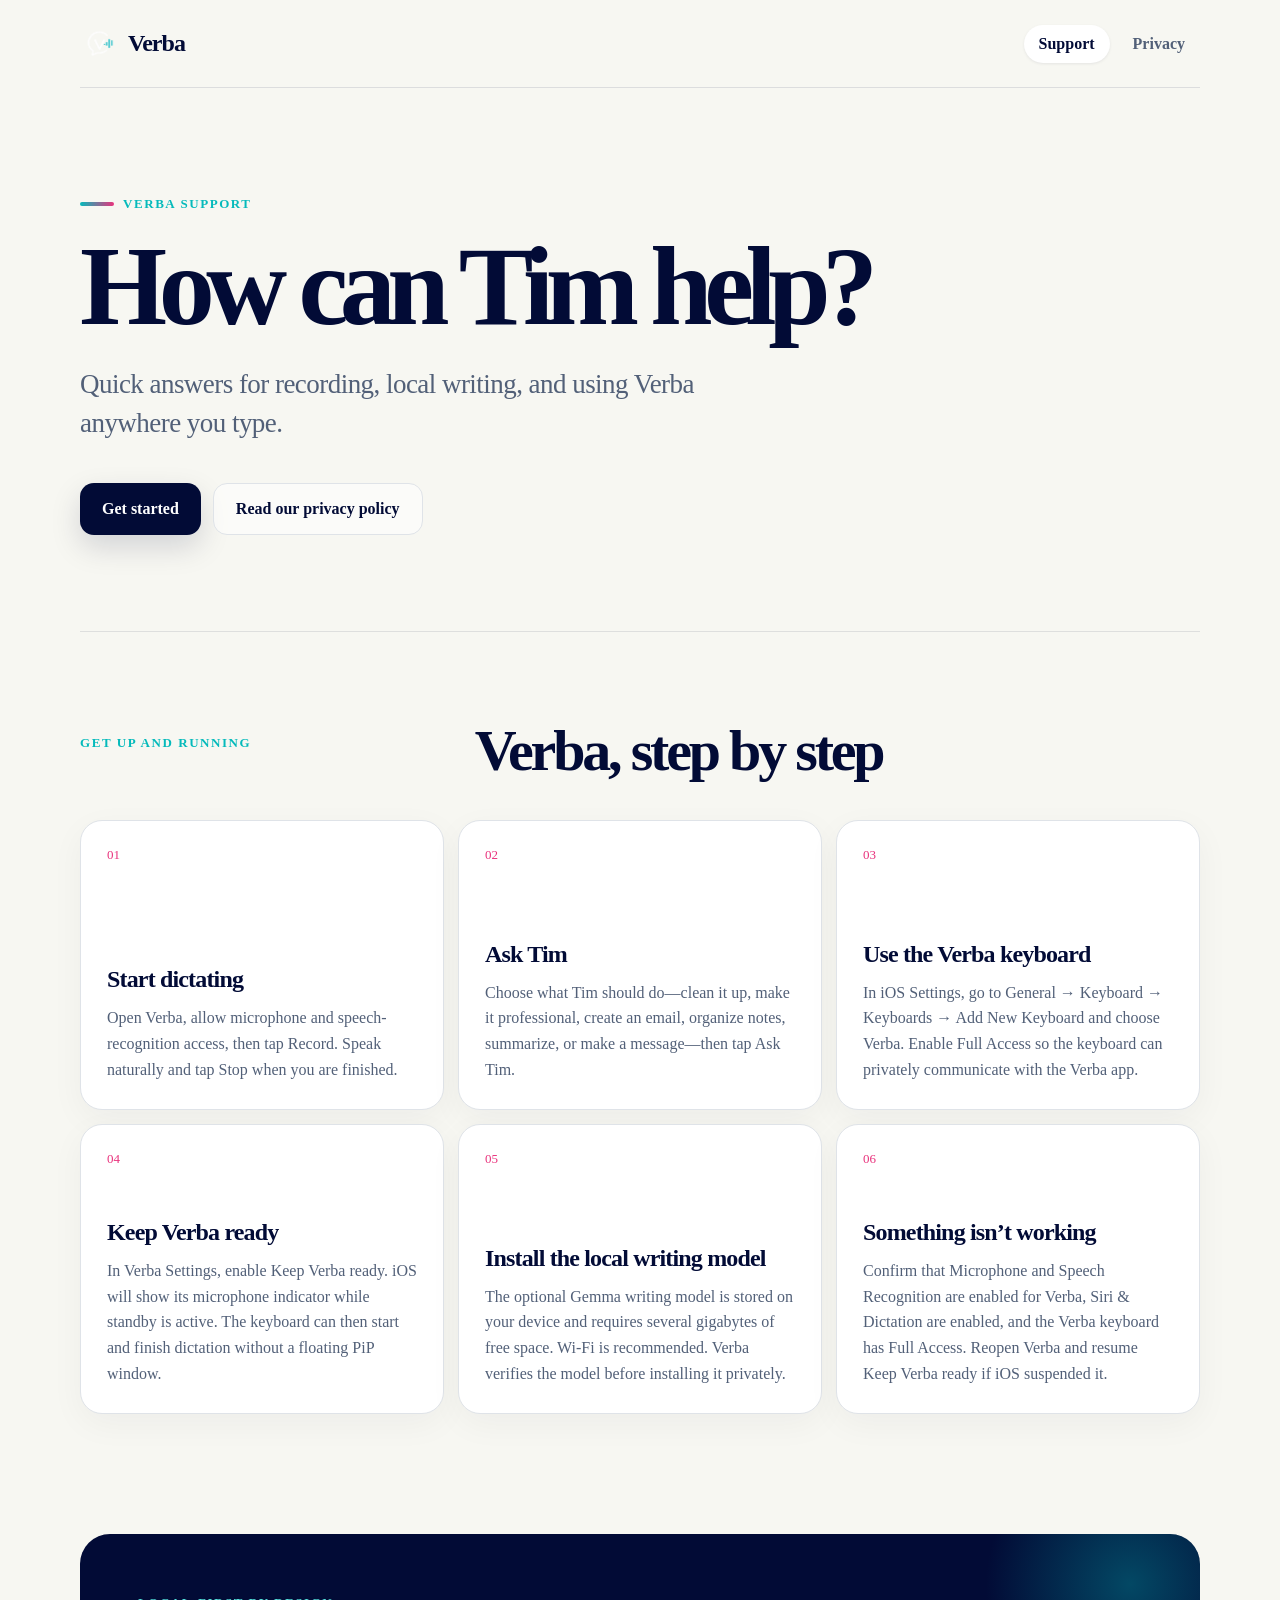
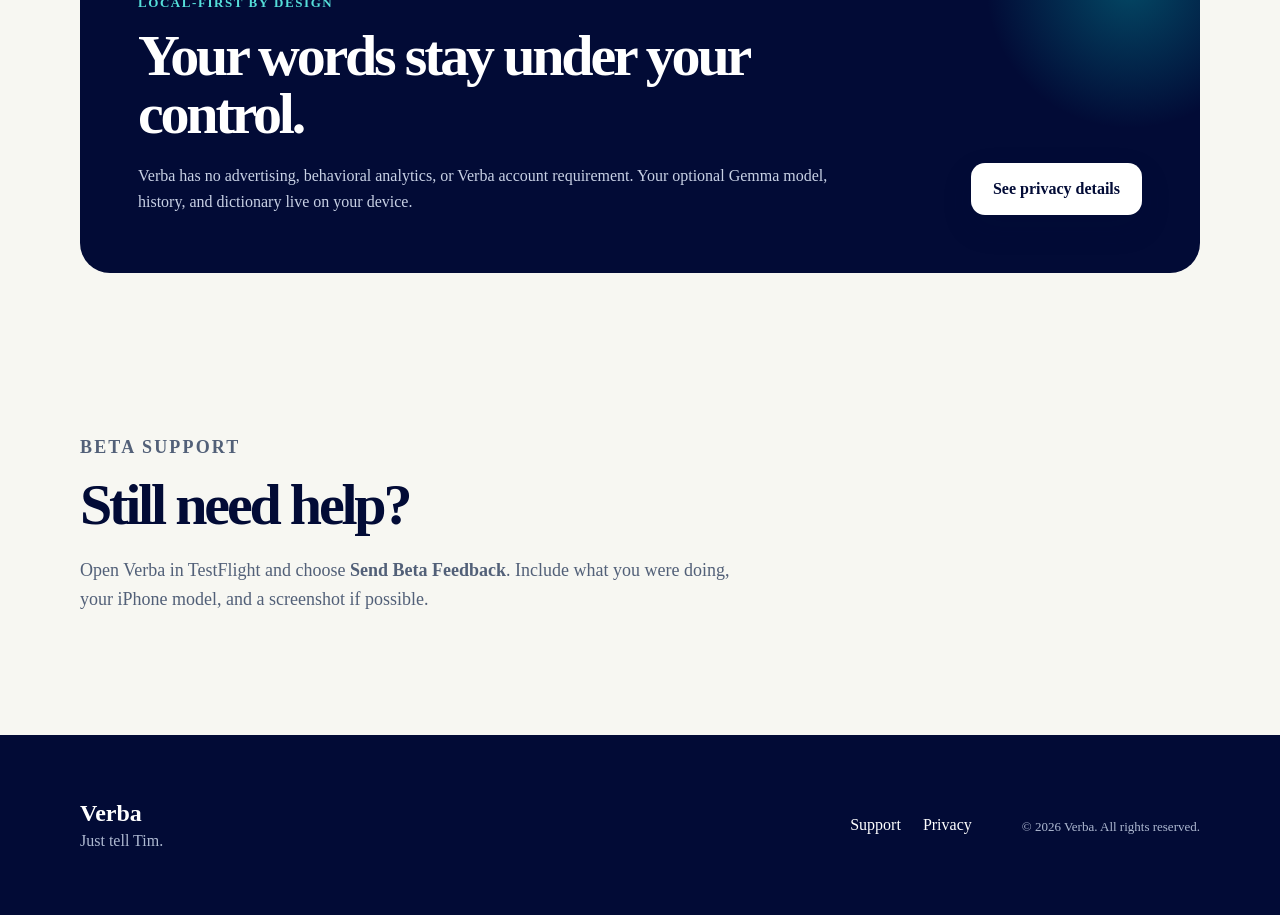
==== index.html @ 2503d1d3 "Publish Verba support and privacy pages" ====
<!doctype html>
<html lang="en">
<head>
  <meta charset="utf-8">
  <meta name="viewport" content="width=device-width, initial-scale=1">
  <meta name="description" content="Support for Verba, the private, local-first voice-powered writing assistant.">
  <title>Verba Support</title>
  <link rel="stylesheet" href="styles.css">
</head>
<body>
  <header class="site-header shell">
    <a class="brand" href="./" aria-label="Verba support home"><img src="verba-mark.png" alt=""><span>Verba</span></a>
    <nav aria-label="Primary navigation"><a class="active" href="./">Support</a><a href="privacy/">Privacy</a></nav>
  </header>
  <main>
    <section class="hero shell">
      <div class="eyebrow"><span></span> Verba Support</div>
      <h1>How can Tim help?</h1>
      <p class="lede">Quick answers for recording, local writing, and using Verba anywhere you type.</p>
      <div class="hero-actions"><a class="primary-button" href="#getting-started">Get started</a><a class="secondary-button" href="privacy/">Read our privacy policy</a></div>
    </section>
    <section class="shell section" id="getting-started">
      <div class="section-heading"><p class="kicker">Get up and running</p><h2>Verba, step by step</h2></div>
      <div class="topic-grid">
        <article class="topic-card"><span class="topic-number">01</span><h3>Start dictating</h3><p>Open Verba, allow microphone and speech-recognition access, then tap Record. Speak naturally and tap Stop when you are finished.</p></article>
        <article class="topic-card"><span class="topic-number">02</span><h3>Ask Tim</h3><p>Choose what Tim should do—clean it up, make it professional, create an email, organize notes, summarize, or make a message—then tap Ask Tim.</p></article>
        <article class="topic-card"><span class="topic-number">03</span><h3>Use the Verba keyboard</h3><p>In iOS Settings, go to General → Keyboard → Keyboards → Add New Keyboard and choose Verba. Enable Full Access so the keyboard can privately communicate with the Verba app.</p></article>
        <article class="topic-card"><span class="topic-number">04</span><h3>Keep Verba ready</h3><p>In Verba Settings, enable Keep Verba ready. iOS will show its microphone indicator while standby is active. The keyboard can then start and finish dictation without a floating PiP window.</p></article>
        <article class="topic-card"><span class="topic-number">05</span><h3>Install the local writing model</h3><p>The optional Gemma writing model is stored on your device and requires several gigabytes of free space. Wi-Fi is recommended. Verba verifies the model before installing it privately.</p></article>
        <article class="topic-card"><span class="topic-number">06</span><h3>Something isn’t working</h3><p>Confirm that Microphone and Speech Recognition are enabled for Verba, Siri &amp; Dictation are enabled, and the Verba keyboard has Full Access. Reopen Verba and resume Keep Verba ready if iOS suspended it.</p></article>
      </div>
    </section>
    <section class="privacy-callout shell"><div><p class="kicker">Local-first by design</p><h2>Your words stay under your control.</h2><p>Verba has no advertising, behavioral analytics, or Verba account requirement. Your optional Gemma model, history, and dictionary live on your device.</p></div><a class="primary-button" href="privacy/">See privacy details</a></section>
    <section class="shell contact-section"><div><p class="kicker">Beta support</p><h2>Still need help?</h2><p>Open Verba in TestFlight and choose <strong>Send Beta Feedback</strong>. Include what you were doing, your iPhone model, and a screenshot if possible.</p></div></section>
  </main>
  <footer><div class="shell footer-inner"><div><strong>Verba</strong><p>Just tell Tim.</p></div><div class="footer-links"><a href="./">Support</a><a href="privacy/">Privacy</a></div><p class="copyright">© 2026 Verba. All rights reserved.</p></div></footer>
</body>
</html>
---- styles.css ----
:root {
  --navy: #020b36;
  --navy-soft: #0a1748;
  --teal: #05babb;
  --pink: #e9337d;
  --paper: #f7f7f2;
  --white: #ffffff;
  --ink-muted: #526078;
  --line: #dfe3e8;
}

* { box-sizing: border-box; }
html { scroll-behavior: smooth; }
body { margin: 0; color: var(--navy); background: var(--paper); font-family: var(--font-geist-sans), system-ui, sans-serif; }
a { color: inherit; text-decoration: none; }
.shell { width: min(1120px, calc(100% - 40px)); margin-inline: auto; }

.site-header { height: 88px; display: flex; align-items: center; justify-content: space-between; border-bottom: 1px solid rgba(2,11,54,.11); }
.brand { display: flex; align-items: center; gap: 10px; font-size: 24px; font-weight: 720; letter-spacing: -.04em; }
.brand img { width: 38px; height: 38px; object-fit: contain; }
nav { display: flex; align-items: center; gap: 8px; }
nav a { color: var(--ink-muted); padding: 10px 15px; border-radius: 999px; font-weight: 600; }
nav a:hover, nav a.active { color: var(--navy); background: var(--white); box-shadow: 0 1px 3px rgba(2,11,54,.08); }

.hero, .policy-hero { padding: 108px 0 96px; }
.eyebrow, .kicker { color: var(--teal); font-size: 13px; font-weight: 760; letter-spacing: .12em; text-transform: uppercase; }
.eyebrow { display: flex; align-items: center; gap: 9px; }
.eyebrow span { width: 34px; height: 4px; border-radius: 4px; background: linear-gradient(90deg,var(--teal),var(--pink)); }
h1 { max-width: 880px; margin: 24px 0 22px; font-size: clamp(56px, 9vw, 112px); line-height: .91; letter-spacing: -.075em; font-weight: 700; }
.lede { max-width: 680px; color: var(--ink-muted); font-size: clamp(19px, 2.4vw, 27px); line-height: 1.45; letter-spacing: -.02em; }
.hero-actions { display: flex; gap: 12px; margin-top: 40px; flex-wrap: wrap; }
.primary-button, .secondary-button { display: inline-flex; justify-content: center; align-items: center; min-height: 52px; padding: 0 22px; border-radius: 14px; font-weight: 680; }
.primary-button { color: white; background: var(--navy); box-shadow: 0 12px 30px rgba(2,11,54,.15); }
.primary-button:hover { background: var(--navy-soft); transform: translateY(-1px); }
.secondary-button { border: 1px solid var(--line); background: rgba(255,255,255,.55); }

.section { padding: 90px 0; border-top: 1px solid rgba(2,11,54,.1); }
.section-heading { display: grid; grid-template-columns: 1fr 2fr; gap: 32px; margin-bottom: 40px; }
h2 { margin: 0; font-size: clamp(34px, 5vw, 58px); line-height: 1; letter-spacing: -.055em; }
.topic-grid { display: grid; grid-template-columns: repeat(3,1fr); gap: 14px; }
.topic-card { min-height: 290px; display: flex; flex-direction: column; padding: 26px; border: 1px solid var(--line); border-radius: 22px; background: var(--white); box-shadow: 0 10px 34px rgba(2,11,54,.045); }
.topic-number { color: var(--pink); font-family: var(--font-geist-mono), monospace; font-size: 13px; }
.topic-card h3 { margin: auto 0 12px; font-size: 24px; letter-spacing: -.035em; }
.topic-card p, .privacy-callout p, .contact-section p { margin: 0; color: var(--ink-muted); line-height: 1.62; }

.privacy-callout { display: grid; grid-template-columns: 1fr auto; gap: 60px; align-items: end; margin-block: 30px 100px; padding: 58px; color: white; background: var(--navy); border-radius: 30px; overflow: hidden; position: relative; }
.privacy-callout::after { content: ""; position: absolute; right: -80px; top: -100px; width: 300px; height: 300px; border-radius: 50%; background: radial-gradient(circle, rgba(5,186,187,.35), transparent 68%); }
.privacy-callout .kicker { color: #55dfda; }
.privacy-callout h2 { margin: 14px 0 20px; max-width: 700px; }
.privacy-callout p { color: #c8d1e5; max-width: 710px; }
.privacy-callout .primary-button { color: var(--navy); background: white; z-index: 1; }

.contact-section { padding: 60px 0 120px; }
.contact-section h2 { margin: 14px 0 22px; }
.contact-section p { max-width: 680px; font-size: 18px; }

.policy-hero { padding-bottom: 80px; }
.policy-hero h1 { font-size: clamp(54px, 8vw, 96px); }
.policy-layout { display: grid; grid-template-columns: 270px 1fr; gap: 90px; padding-bottom: 120px; }
.policy-layout aside { position: sticky; top: 30px; align-self: start; color: var(--ink-muted); line-height: 1.55; }
.policy-layout aside a { display: inline-block; margin-top: 14px; color: var(--teal); font-weight: 700; }
.policy-content { border-top: 1px solid var(--line); }
.policy-content > section { display: grid; grid-template-columns: 46px 1fr; gap: 12px; padding: 38px 0; border-bottom: 1px solid var(--line); }
.policy-content > section > span { color: var(--pink); font: 13px var(--font-geist-mono), monospace; padding-top: 7px; }
.policy-content h2 { font-size: 30px; letter-spacing: -.04em; }
.policy-content p { color: var(--ink-muted); line-height: 1.72; font-size: 16px; }

footer { color: white; background: var(--navy); }
.footer-inner { min-height: 180px; display: grid; grid-template-columns: 1fr auto auto; align-items: center; gap: 50px; }
.footer-inner strong { font-size: 24px; }
.footer-inner p { margin: 5px 0 0; color: #aeb9d1; }
.footer-links { display: flex; gap: 22px; }
.copyright { font-size: 13px; }

@media (max-width: 800px) {
  .hero, .policy-hero { padding: 72px 0 68px; }
  .section-heading, .policy-layout { grid-template-columns: 1fr; gap: 25px; }
  .topic-grid { grid-template-columns: 1fr; }
  .topic-card { min-height: 240px; }
  .privacy-callout { grid-template-columns: 1fr; padding: 36px 26px; gap: 30px; }
  .policy-layout aside { position: static; }
  .footer-inner { grid-template-columns: 1fr; padding: 44px 0; gap: 25px; }
}

@media (max-width: 520px) {
  .shell { width: min(100% - 28px, 1120px); }
  .site-header { height: 74px; }
  .brand { font-size: 21px; }
  .brand img { width: 32px; height: 32px; }
  nav a { padding: 8px 10px; font-size: 14px; }
  h1 { font-size: 55px; }
  .hero-actions a { width: 100%; }
}
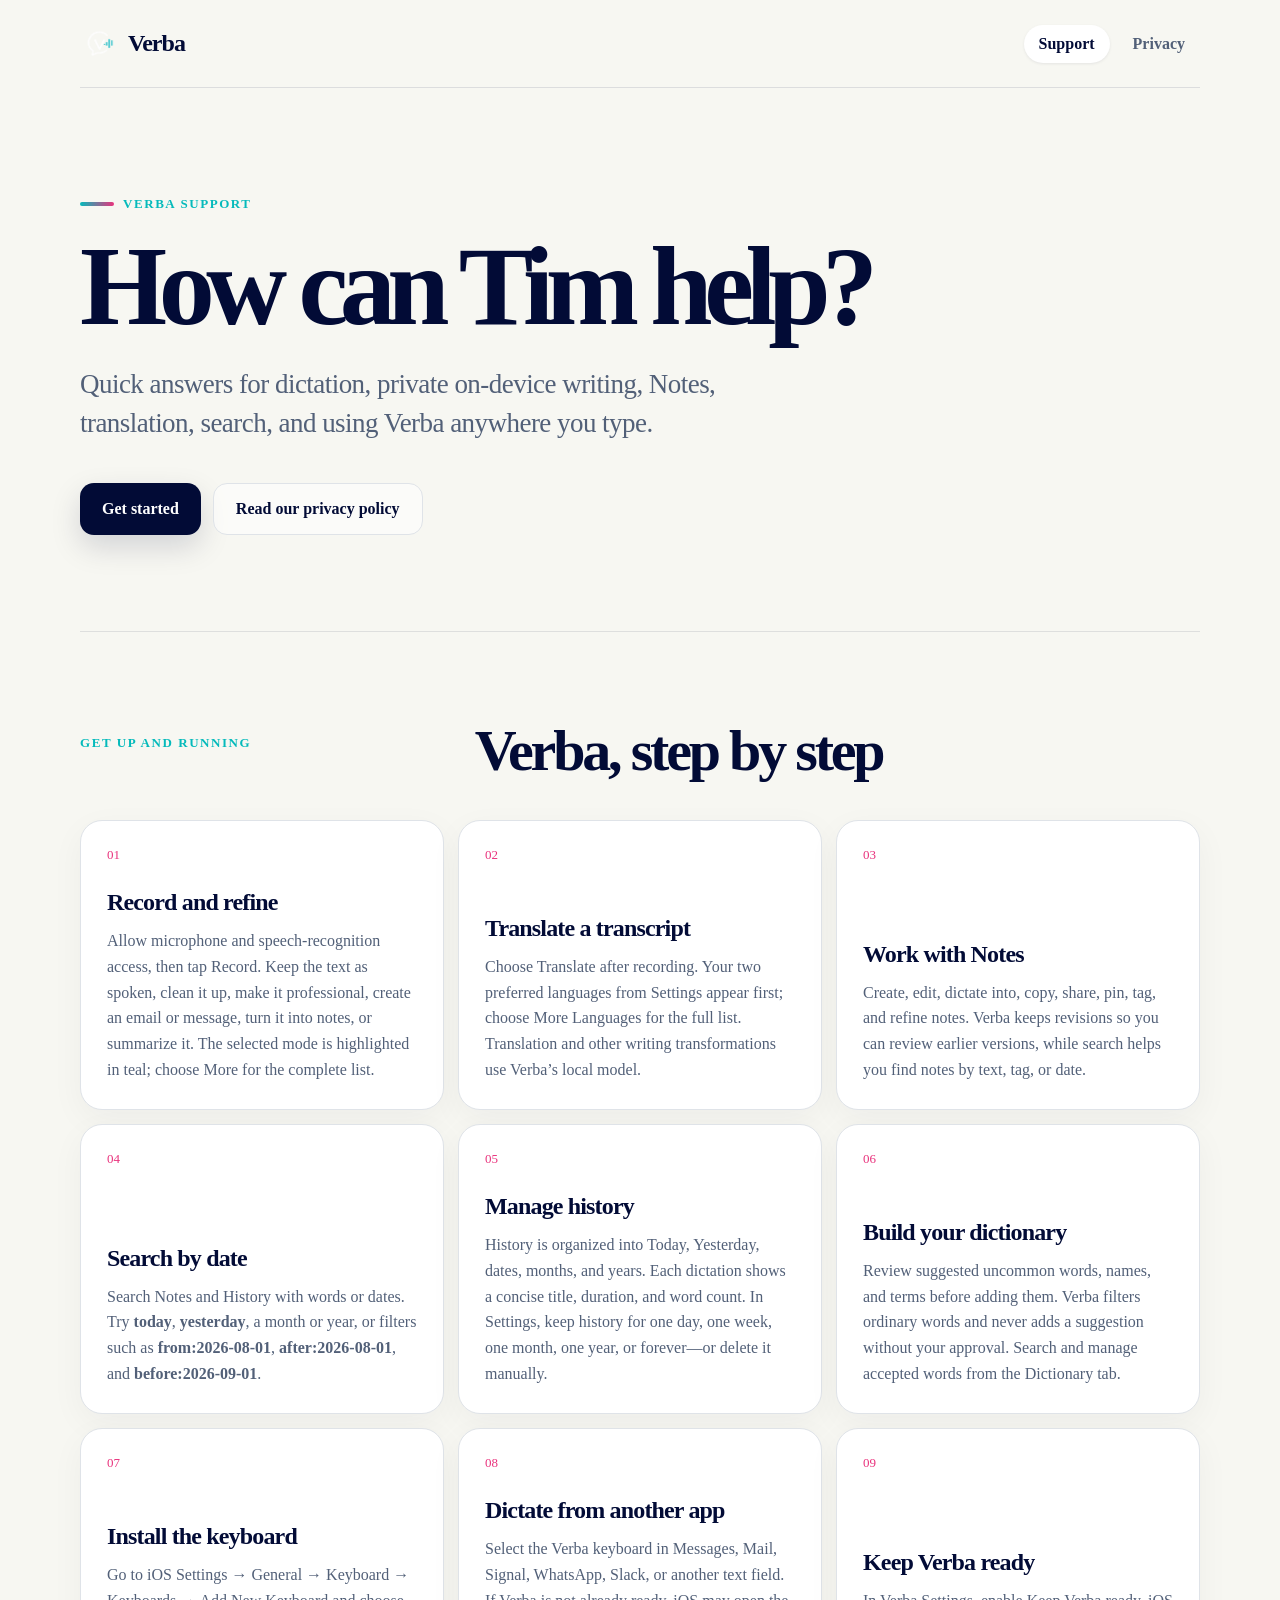
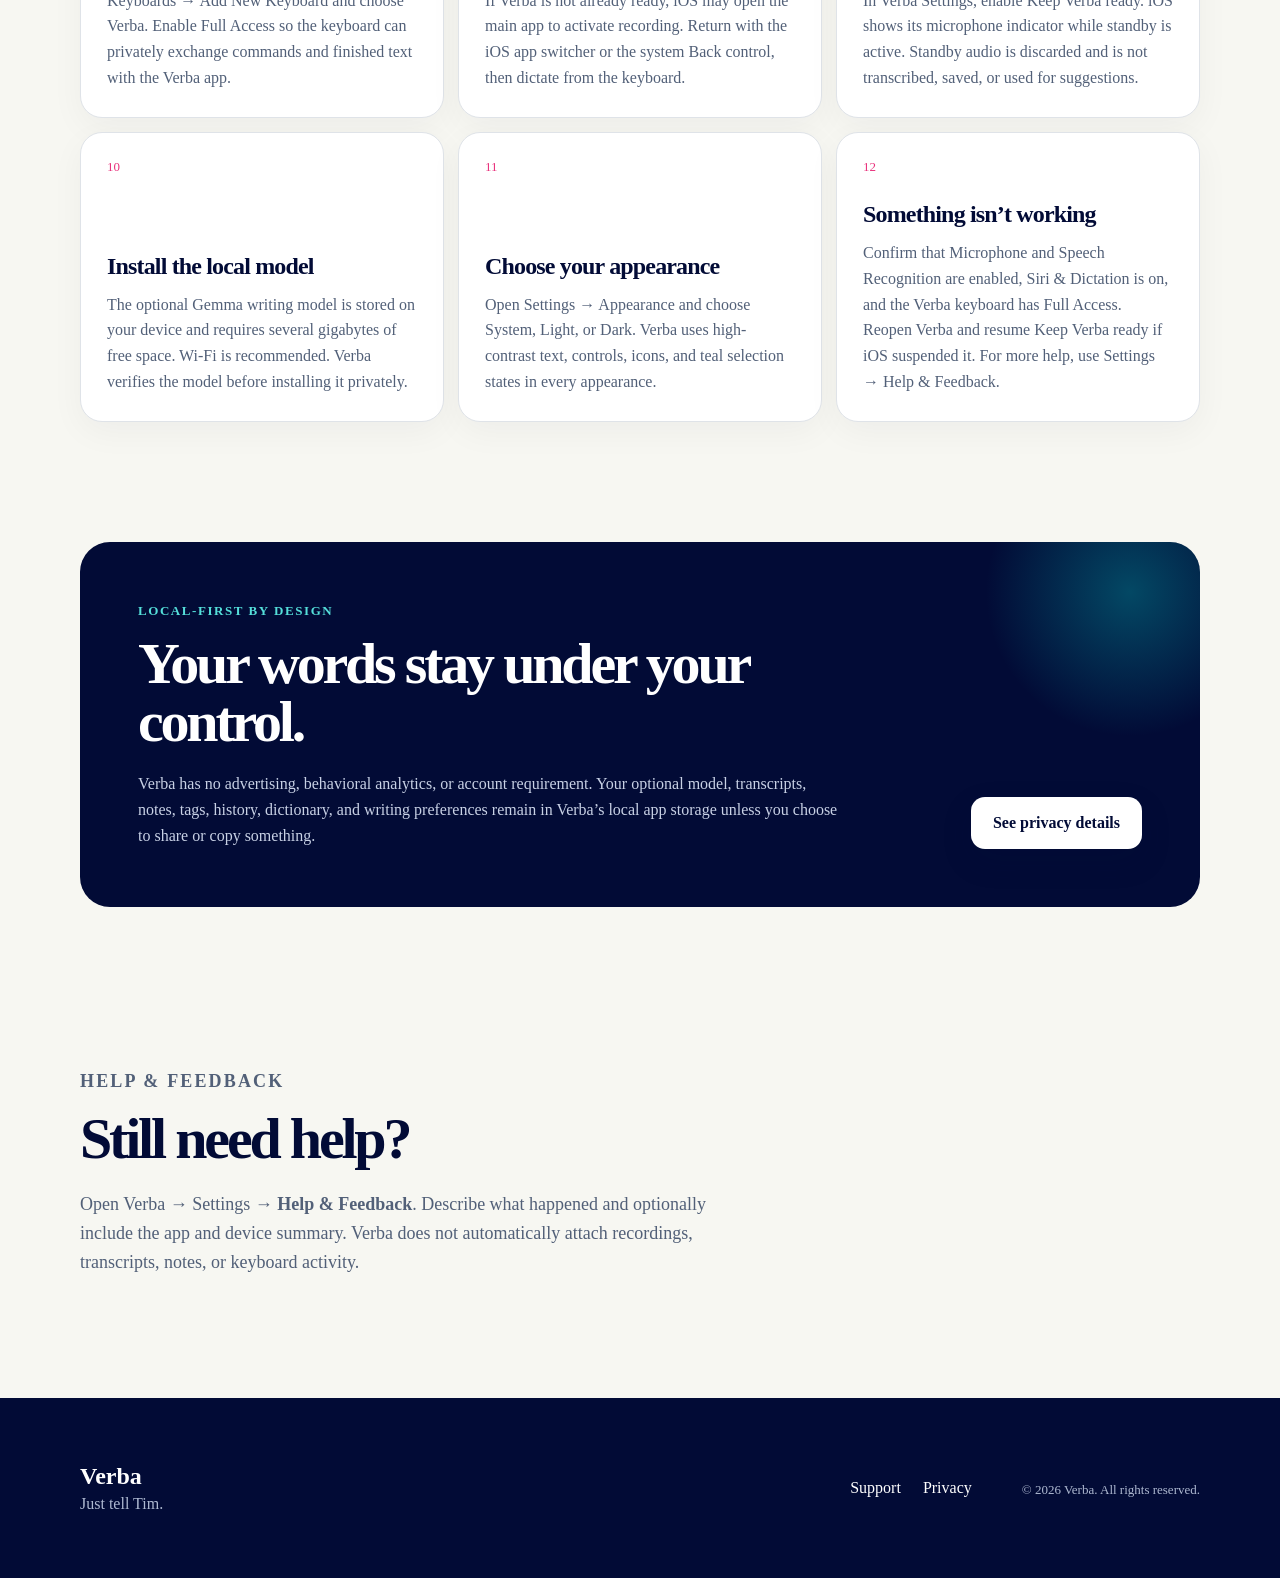
==== commit 5c6b08fd: "Update Verba support and privacy pages" ====
--- a/index.html
+++ b/index.html
@@ -3,7 +3,7 @@
 <head>
   <meta charset="utf-8">
   <meta name="viewport" content="width=device-width, initial-scale=1">
-  <meta name="description" content="Support for Verba, the private, local-first voice-powered writing assistant.">
+  <meta name="description" content="Support for Verba, the private, local-first dictation, writing, notes, and translation app for iPhone.">
   <title>Verba Support</title>
   <link rel="stylesheet" href="styles.css">
 </head>
@@ -16,22 +16,28 @@
     <section class="hero shell">
       <div class="eyebrow"><span></span> Verba Support</div>
       <h1>How can Tim help?</h1>
-      <p class="lede">Quick answers for recording, local writing, and using Verba anywhere you type.</p>
+      <p class="lede">Quick answers for dictation, private on-device writing, Notes, translation, search, and using Verba anywhere you type.</p>
       <div class="hero-actions"><a class="primary-button" href="#getting-started">Get started</a><a class="secondary-button" href="privacy/">Read our privacy policy</a></div>
     </section>
     <section class="shell section" id="getting-started">
       <div class="section-heading"><p class="kicker">Get up and running</p><h2>Verba, step by step</h2></div>
       <div class="topic-grid">
-        <article class="topic-card"><span class="topic-number">01</span><h3>Start dictating</h3><p>Open Verba, allow microphone and speech-recognition access, then tap Record. Speak naturally and tap Stop when you are finished.</p></article>
-        <article class="topic-card"><span class="topic-number">02</span><h3>Ask Tim</h3><p>Choose what Tim should do—clean it up, make it professional, create an email, organize notes, summarize, or make a message—then tap Ask Tim.</p></article>
-        <article class="topic-card"><span class="topic-number">03</span><h3>Use the Verba keyboard</h3><p>In iOS Settings, go to General → Keyboard → Keyboards → Add New Keyboard and choose Verba. Enable Full Access so the keyboard can privately communicate with the Verba app.</p></article>
-        <article class="topic-card"><span class="topic-number">04</span><h3>Keep Verba ready</h3><p>In Verba Settings, enable Keep Verba ready. iOS will show its microphone indicator while standby is active. The keyboard can then start and finish dictation without a floating PiP window.</p></article>
-        <article class="topic-card"><span class="topic-number">05</span><h3>Install the local writing model</h3><p>The optional Gemma writing model is stored on your device and requires several gigabytes of free space. Wi-Fi is recommended. Verba verifies the model before installing it privately.</p></article>
-        <article class="topic-card"><span class="topic-number">06</span><h3>Something isn’t working</h3><p>Confirm that Microphone and Speech Recognition are enabled for Verba, Siri &amp; Dictation are enabled, and the Verba keyboard has Full Access. Reopen Verba and resume Keep Verba ready if iOS suspended it.</p></article>
+        <article class="topic-card"><span class="topic-number">01</span><h3>Record and refine</h3><p>Allow microphone and speech-recognition access, then tap Record. Keep the text as spoken, clean it up, make it professional, create an email or message, turn it into notes, or summarize it. The selected mode is highlighted in teal; choose More for the complete list.</p></article>
+        <article class="topic-card"><span class="topic-number">02</span><h3>Translate a transcript</h3><p>Choose Translate after recording. Your two preferred languages from Settings appear first; choose More Languages for the full list. Translation and other writing transformations use Verba’s local model.</p></article>
+        <article class="topic-card"><span class="topic-number">03</span><h3>Work with Notes</h3><p>Create, edit, dictate into, copy, share, pin, tag, and refine notes. Verba keeps revisions so you can review earlier versions, while search helps you find notes by text, tag, or date.</p></article>
+        <article class="topic-card"><span class="topic-number">04</span><h3>Search by date</h3><p>Search Notes and History with words or dates. Try <strong>today</strong>, <strong>yesterday</strong>, a month or year, or filters such as <strong>from:2026-08-01</strong>, <strong>after:2026-08-01</strong>, and <strong>before:2026-09-01</strong>.</p></article>
+        <article class="topic-card"><span class="topic-number">05</span><h3>Manage history</h3><p>History is organized into Today, Yesterday, dates, months, and years. Each dictation shows a concise title, duration, and word count. In Settings, keep history for one day, one week, one month, one year, or forever—or delete it manually.</p></article>
+        <article class="topic-card"><span class="topic-number">06</span><h3>Build your dictionary</h3><p>Review suggested uncommon words, names, and terms before adding them. Verba filters ordinary words and never adds a suggestion without your approval. Search and manage accepted words from the Dictionary tab.</p></article>
+        <article class="topic-card"><span class="topic-number">07</span><h3>Install the keyboard</h3><p>Go to iOS Settings → General → Keyboard → Keyboards → Add New Keyboard and choose Verba. Enable Full Access so the keyboard can privately exchange commands and finished text with the Verba app.</p></article>
+        <article class="topic-card"><span class="topic-number">08</span><h3>Dictate from another app</h3><p>Select the Verba keyboard in Messages, Mail, Signal, WhatsApp, Slack, or another text field. If Verba is not already ready, iOS may open the main app to activate recording. Return with the iOS app switcher or the system Back control, then dictate from the keyboard.</p></article>
+        <article class="topic-card"><span class="topic-number">09</span><h3>Keep Verba ready</h3><p>In Verba Settings, enable Keep Verba ready. iOS shows its microphone indicator while standby is active. Standby audio is discarded and is not transcribed, saved, or used for suggestions.</p></article>
+        <article class="topic-card"><span class="topic-number">10</span><h3>Install the local model</h3><p>The optional Gemma writing model is stored on your device and requires several gigabytes of free space. Wi-Fi is recommended. Verba verifies the model before installing it privately.</p></article>
+        <article class="topic-card"><span class="topic-number">11</span><h3>Choose your appearance</h3><p>Open Settings → Appearance and choose System, Light, or Dark. Verba uses high-contrast text, controls, icons, and teal selection states in every appearance.</p></article>
+        <article class="topic-card"><span class="topic-number">12</span><h3>Something isn’t working</h3><p>Confirm that Microphone and Speech Recognition are enabled, Siri &amp; Dictation is on, and the Verba keyboard has Full Access. Reopen Verba and resume Keep Verba ready if iOS suspended it. For more help, use Settings → Help &amp; Feedback.</p></article>
       </div>
     </section>
-    <section class="privacy-callout shell"><div><p class="kicker">Local-first by design</p><h2>Your words stay under your control.</h2><p>Verba has no advertising, behavioral analytics, or Verba account requirement. Your optional Gemma model, history, and dictionary live on your device.</p></div><a class="primary-button" href="privacy/">See privacy details</a></section>
-    <section class="shell contact-section"><div><p class="kicker">Beta support</p><h2>Still need help?</h2><p>Open Verba in TestFlight and choose <strong>Send Beta Feedback</strong>. Include what you were doing, your iPhone model, and a screenshot if possible.</p></div></section>
+    <section class="privacy-callout shell"><div><p class="kicker">Local-first by design</p><h2>Your words stay under your control.</h2><p>Verba has no advertising, behavioral analytics, or account requirement. Your optional model, transcripts, notes, tags, history, dictionary, and writing preferences remain in Verba’s local app storage unless you choose to share or copy something.</p></div><a class="primary-button" href="privacy/">See privacy details</a></section>
+    <section class="shell contact-section"><div><p class="kicker">Help &amp; feedback</p><h2>Still need help?</h2><p>Open Verba → Settings → <strong>Help &amp; Feedback</strong>. Describe what happened and optionally include the app and device summary. Verba does not automatically attach recordings, transcripts, notes, or keyboard activity.</p></div></section>
   </main>
   <footer><div class="shell footer-inner"><div><strong>Verba</strong><p>Just tell Tim.</p></div><div class="footer-links"><a href="./">Support</a><a href="privacy/">Privacy</a></div><p class="copyright">© 2026 Verba. All rights reserved.</p></div></footer>
 </body>
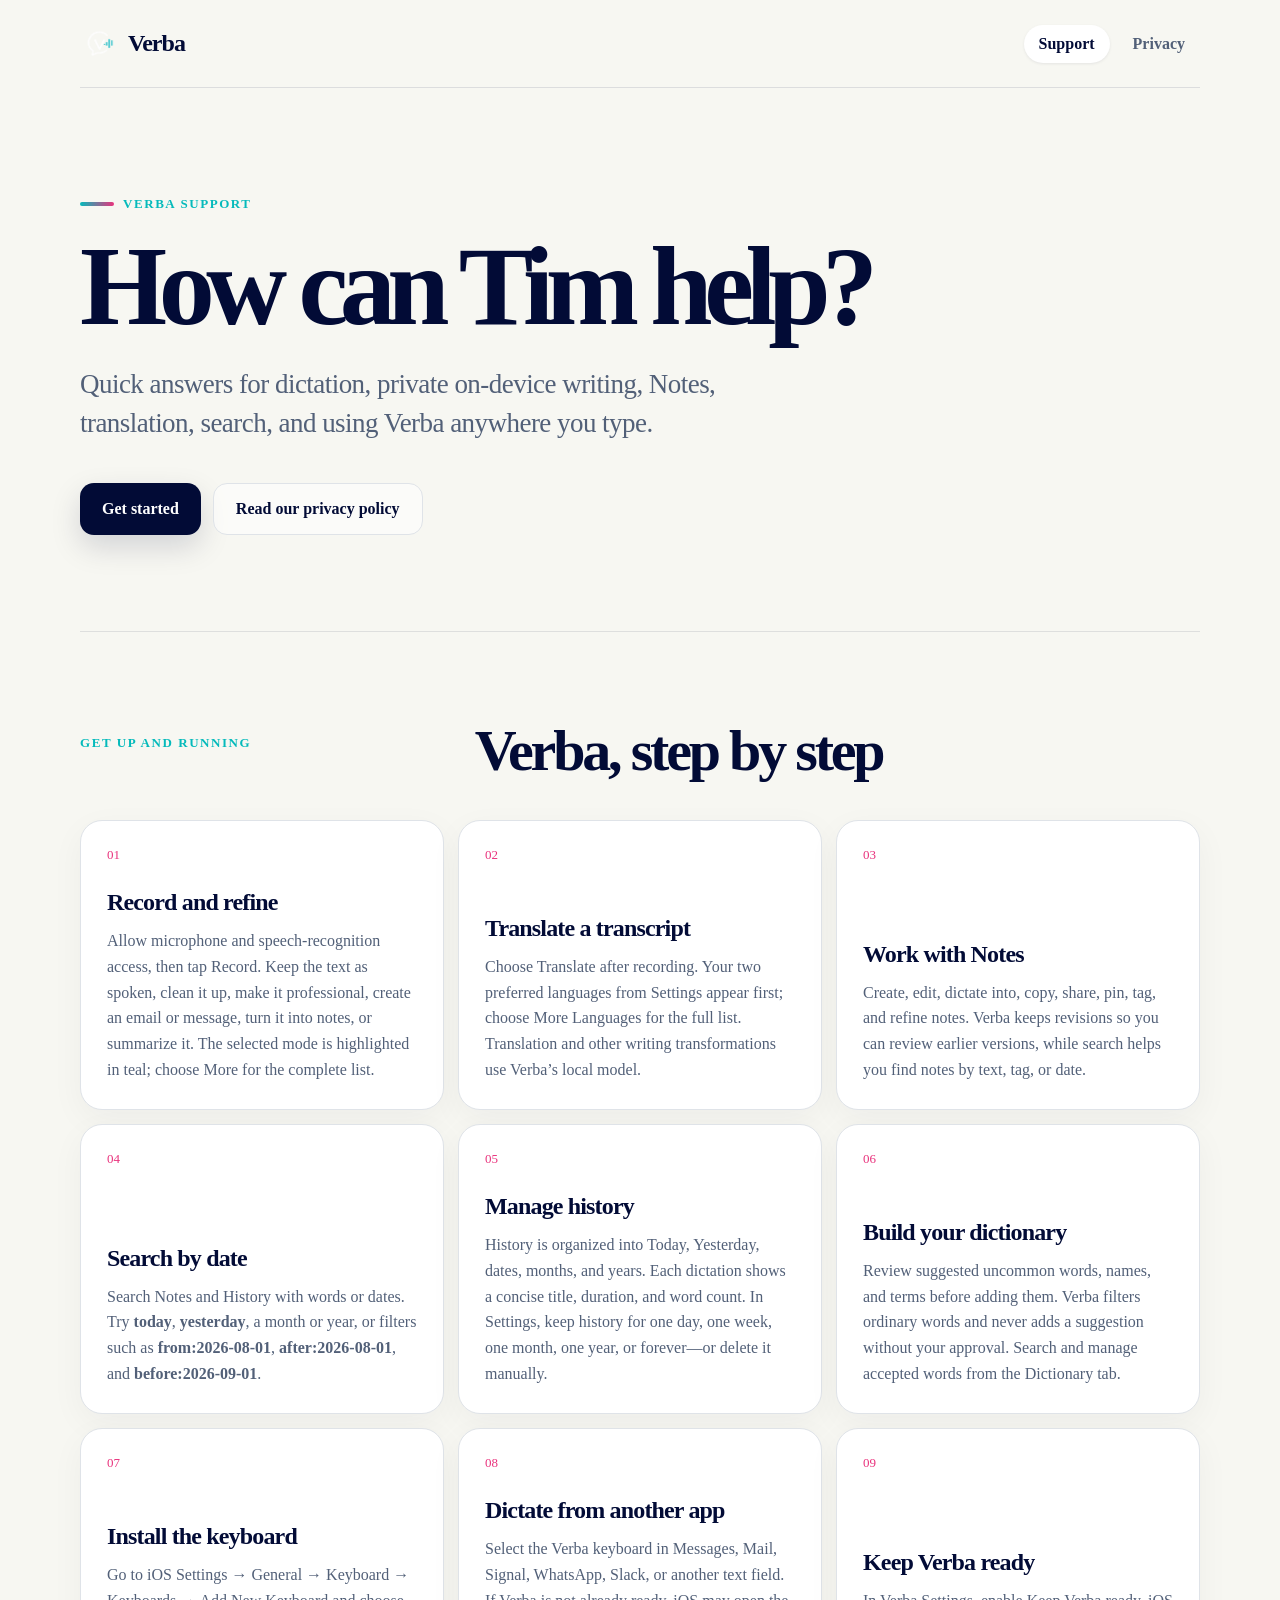
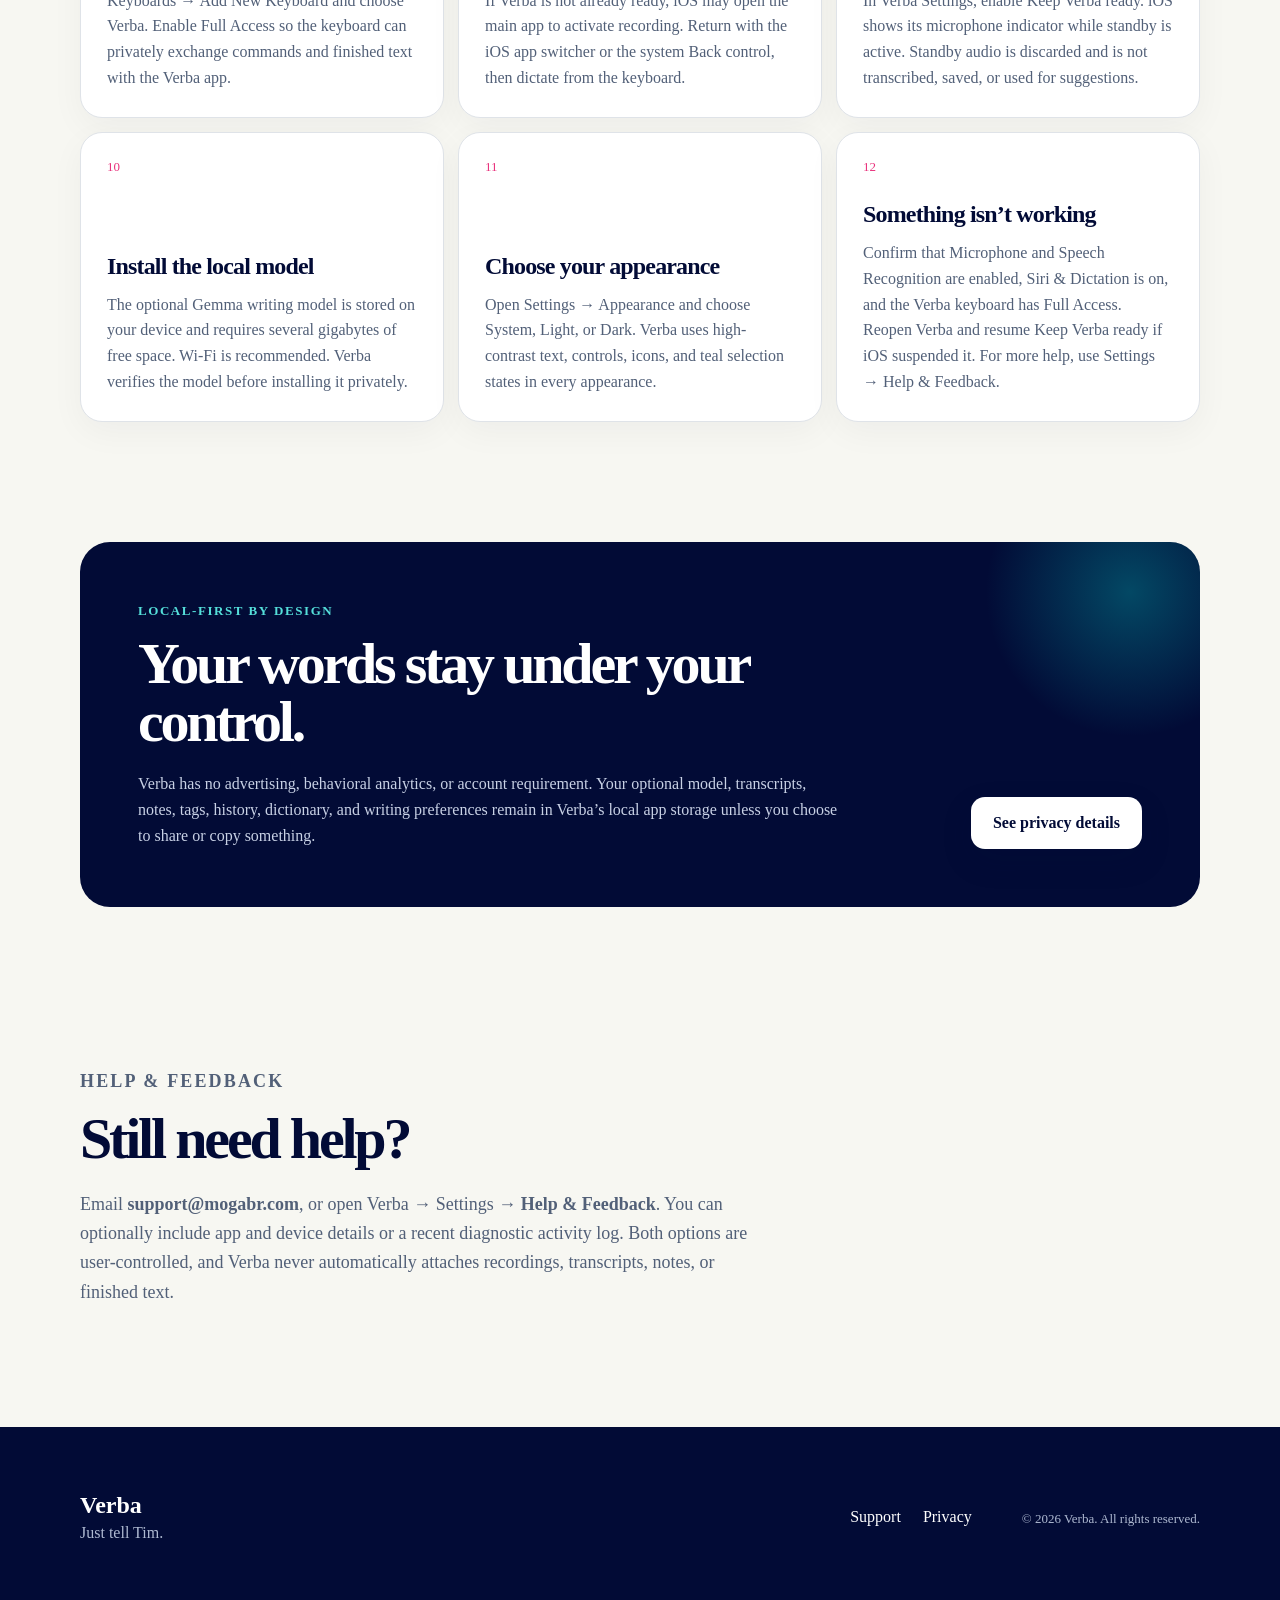
==== commit d61f0066: "Add Verba support contact and log disclosure" ====
--- a/index.html
+++ b/index.html
@@ -37,7 +37,7 @@
       </div>
     </section>
     <section class="privacy-callout shell"><div><p class="kicker">Local-first by design</p><h2>Your words stay under your control.</h2><p>Verba has no advertising, behavioral analytics, or account requirement. Your optional model, transcripts, notes, tags, history, dictionary, and writing preferences remain in Verba’s local app storage unless you choose to share or copy something.</p></div><a class="primary-button" href="privacy/">See privacy details</a></section>
-    <section class="shell contact-section"><div><p class="kicker">Help &amp; feedback</p><h2>Still need help?</h2><p>Open Verba → Settings → <strong>Help &amp; Feedback</strong>. Describe what happened and optionally include the app and device summary. Verba does not automatically attach recordings, transcripts, notes, or keyboard activity.</p></div></section>
+    <section class="shell contact-section"><div><p class="kicker">Help &amp; feedback</p><h2>Still need help?</h2><p>Email <a href="mailto:support@mogabr.com"><strong>support@mogabr.com</strong></a>, or open Verba → Settings → <strong>Help &amp; Feedback</strong>. You can optionally include app and device details or a recent diagnostic activity log. Both options are user-controlled, and Verba never automatically attaches recordings, transcripts, notes, or finished text.</p></div></section>
   </main>
   <footer><div class="shell footer-inner"><div><strong>Verba</strong><p>Just tell Tim.</p></div><div class="footer-links"><a href="./">Support</a><a href="privacy/">Privacy</a></div><p class="copyright">© 2026 Verba. All rights reserved.</p></div></footer>
 </body>
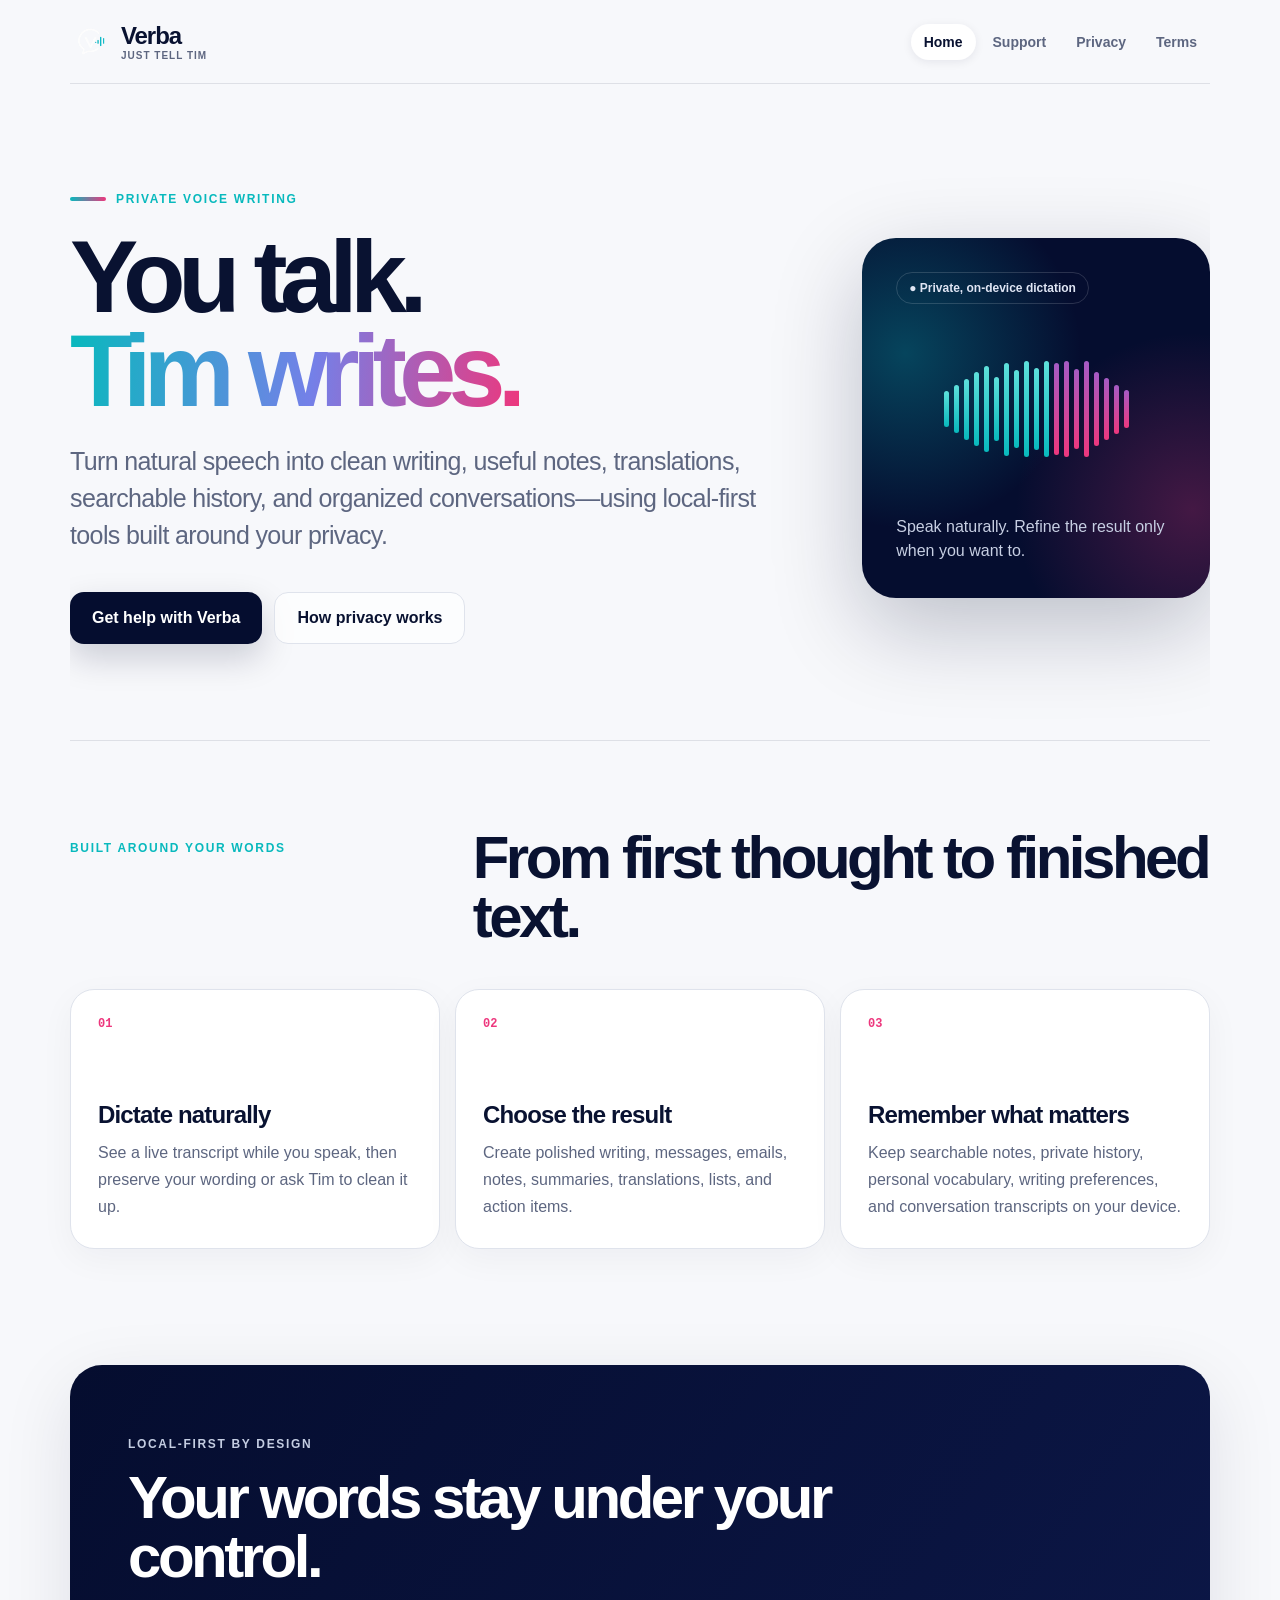
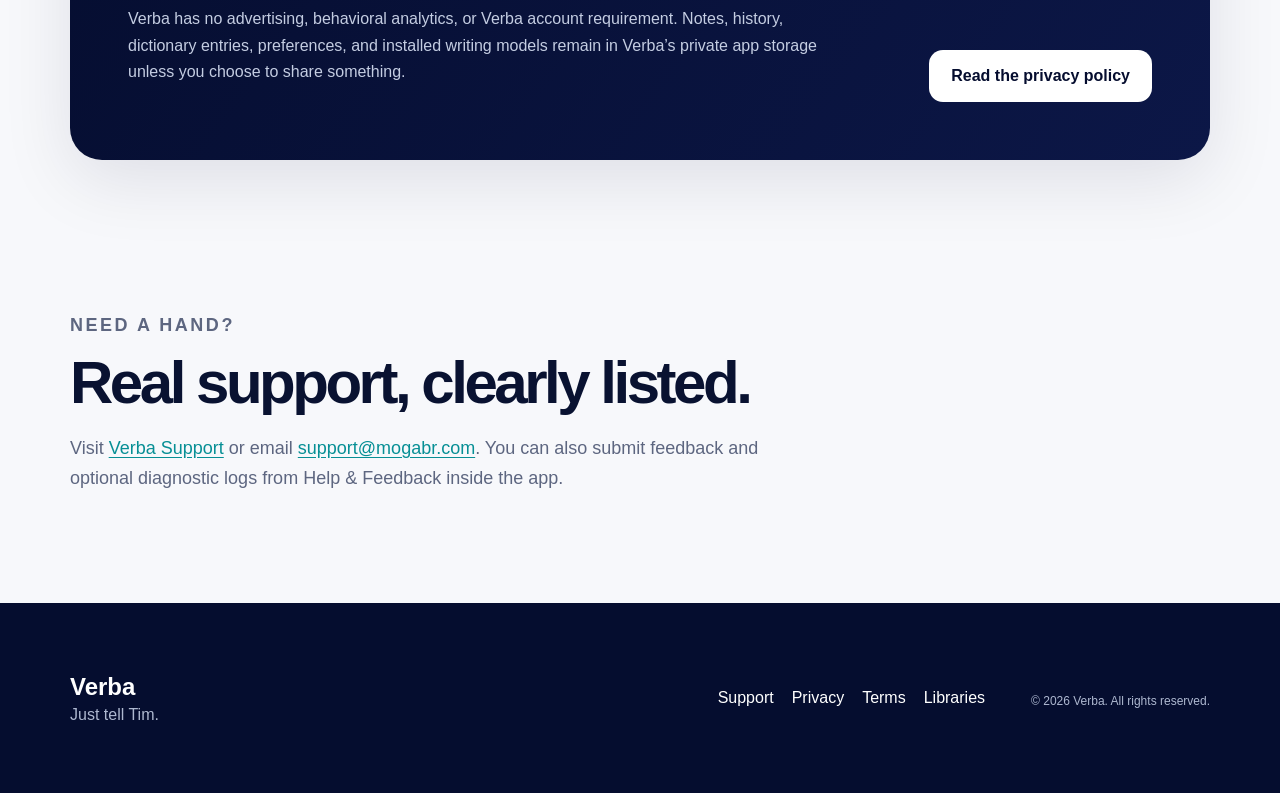
==== commit 79164079: "Publish redesigned Verba website" ====
--- a/index.html
+++ b/index.html
@@ -2,43 +2,45 @@
 <html lang="en">
 <head>
   <meta charset="utf-8">
-  <meta name="viewport" content="width=device-width, initial-scale=1">
-  <meta name="description" content="Support for Verba, the private, local-first dictation, writing, notes, and translation app for iPhone.">
-  <title>Verba Support</title>
+  <meta name="viewport" content="width=device-width,initial-scale=1">
+  <meta name="description" content="Verba: Just Tell Tim — private, local-first dictation and writing for iPhone and iPad.">
+  <meta name="theme-color" content="#050d2f">
+  <title>Verba — Just Tell Tim</title>
+  <link rel="icon" href="verba-mark.png">
   <link rel="stylesheet" href="styles.css">
 </head>
 <body>
   <header class="site-header shell">
-    <a class="brand" href="./" aria-label="Verba support home"><img src="verba-mark.png" alt=""><span>Verba</span></a>
-    <nav aria-label="Primary navigation"><a class="active" href="./">Support</a><a href="privacy/">Privacy</a></nav>
+    <a class="brand" href="./"><img src="verba-mark.png" alt=""><span>Verba<small>Just Tell Tim</small></span></a>
+    <nav aria-label="Primary navigation"><a class="active" href="./">Home</a><a href="support/">Support</a><a href="privacy/">Privacy</a><a href="terms/">Terms</a></nav>
   </header>
   <main>
     <section class="hero shell">
-      <div class="eyebrow"><span></span> Verba Support</div>
-      <h1>How can Tim help?</h1>
-      <p class="lede">Quick answers for dictation, private on-device writing, Notes, translation, search, and using Verba anywhere you type.</p>
-      <div class="hero-actions"><a class="primary-button" href="#getting-started">Get started</a><a class="secondary-button" href="privacy/">Read our privacy policy</a></div>
-    </section>
-    <section class="shell section" id="getting-started">
-      <div class="section-heading"><p class="kicker">Get up and running</p><h2>Verba, step by step</h2></div>
-      <div class="topic-grid">
-        <article class="topic-card"><span class="topic-number">01</span><h3>Record and refine</h3><p>Allow microphone and speech-recognition access, then tap Record. Keep the text as spoken, clean it up, make it professional, create an email or message, turn it into notes, or summarize it. The selected mode is highlighted in teal; choose More for the complete list.</p></article>
-        <article class="topic-card"><span class="topic-number">02</span><h3>Translate a transcript</h3><p>Choose Translate after recording. Your two preferred languages from Settings appear first; choose More Languages for the full list. Translation and other writing transformations use Verba’s local model.</p></article>
-        <article class="topic-card"><span class="topic-number">03</span><h3>Work with Notes</h3><p>Create, edit, dictate into, copy, share, pin, tag, and refine notes. Verba keeps revisions so you can review earlier versions, while search helps you find notes by text, tag, or date.</p></article>
-        <article class="topic-card"><span class="topic-number">04</span><h3>Search by date</h3><p>Search Notes and History with words or dates. Try <strong>today</strong>, <strong>yesterday</strong>, a month or year, or filters such as <strong>from:2026-08-01</strong>, <strong>after:2026-08-01</strong>, and <strong>before:2026-09-01</strong>.</p></article>
-        <article class="topic-card"><span class="topic-number">05</span><h3>Manage history</h3><p>History is organized into Today, Yesterday, dates, months, and years. Each dictation shows a concise title, duration, and word count. In Settings, keep history for one day, one week, one month, one year, or forever—or delete it manually.</p></article>
-        <article class="topic-card"><span class="topic-number">06</span><h3>Build your dictionary</h3><p>Review suggested uncommon words, names, and terms before adding them. Verba filters ordinary words and never adds a suggestion without your approval. Search and manage accepted words from the Dictionary tab.</p></article>
-        <article class="topic-card"><span class="topic-number">07</span><h3>Install the keyboard</h3><p>Go to iOS Settings → General → Keyboard → Keyboards → Add New Keyboard and choose Verba. Enable Full Access so the keyboard can privately exchange commands and finished text with the Verba app.</p></article>
-        <article class="topic-card"><span class="topic-number">08</span><h3>Dictate from another app</h3><p>Select the Verba keyboard in Messages, Mail, Signal, WhatsApp, Slack, or another text field. If Verba is not already ready, iOS may open the main app to activate recording. Return with the iOS app switcher or the system Back control, then dictate from the keyboard.</p></article>
-        <article class="topic-card"><span class="topic-number">09</span><h3>Keep Verba ready</h3><p>In Verba Settings, enable Keep Verba ready. iOS shows its microphone indicator while standby is active. Standby audio is discarded and is not transcribed, saved, or used for suggestions.</p></article>
-        <article class="topic-card"><span class="topic-number">10</span><h3>Install the local model</h3><p>The optional Gemma writing model is stored on your device and requires several gigabytes of free space. Wi-Fi is recommended. Verba verifies the model before installing it privately.</p></article>
-        <article class="topic-card"><span class="topic-number">11</span><h3>Choose your appearance</h3><p>Open Settings → Appearance and choose System, Light, or Dark. Verba uses high-contrast text, controls, icons, and teal selection states in every appearance.</p></article>
-        <article class="topic-card"><span class="topic-number">12</span><h3>Something isn’t working</h3><p>Confirm that Microphone and Speech Recognition are enabled, Siri &amp; Dictation is on, and the Verba keyboard has Full Access. Reopen Verba and resume Keep Verba ready if iOS suspended it. For more help, use Settings → Help &amp; Feedback.</p></article>
+      <div class="hero-grid">
+        <div>
+          <div class="eyebrow">Private voice writing</div>
+          <h1>You talk.<br><span class="gradient-text">Tim writes.</span></h1>
+          <p class="lede">Turn natural speech into clean writing, useful notes, translations, searchable history, and organized conversations—using local-first tools built around your privacy.</p>
+          <div class="actions"><a class="button primary" href="support/">Get help with Verba</a><a class="button secondary" href="privacy/">How privacy works</a></div>
+        </div>
+        <div class="wave-card" aria-label="Verba sound wave illustration">
+          <span class="privacy-pill">● Private, on-device dictation</span>
+          <div class="wave" aria-hidden="true"><i style="--h:18"></i><i style="--h:30"></i><i style="--h:43"></i><i style="--h:56"></i><i style="--h:68"></i><i style="--h:46"></i><i style="--h:75"></i><i style="--h:60"></i><i style="--h:86"></i><i style="--h:64"></i><i style="--h:94"></i><i style="--h:74"></i><i style="--h:88"></i><i style="--h:62"></i><i style="--h:78"></i><i style="--h:56"></i><i style="--h:44"></i><i style="--h:31"></i><i style="--h:20"></i></div>
+          <p>Speak naturally. Refine the result only when you want to.</p>
+        </div>
       </div>
     </section>
-    <section class="privacy-callout shell"><div><p class="kicker">Local-first by design</p><h2>Your words stay under your control.</h2><p>Verba has no advertising, behavioral analytics, or account requirement. Your optional model, transcripts, notes, tags, history, dictionary, and writing preferences remain in Verba’s local app storage unless you choose to share or copy something.</p></div><a class="primary-button" href="privacy/">See privacy details</a></section>
-    <section class="shell contact-section"><div><p class="kicker">Help &amp; feedback</p><h2>Still need help?</h2><p>Email <a href="mailto:support@mogabr.com"><strong>support@mogabr.com</strong></a>, or open Verba → Settings → <strong>Help &amp; Feedback</strong>. You can optionally include app and device details or a recent diagnostic activity log. Both options are user-controlled, and Verba never automatically attaches recordings, transcripts, notes, or finished text.</p></div></section>
+    <section class="section shell">
+      <div class="section-heading"><p class="kicker">Built around your words</p><h2>From first thought to finished text.</h2></div>
+      <div class="card-grid">
+        <article class="card"><span class="card-number">01</span><h3>Dictate naturally</h3><p>See a live transcript while you speak, then preserve your wording or ask Tim to clean it up.</p></article>
+        <article class="card"><span class="card-number">02</span><h3>Choose the result</h3><p>Create polished writing, messages, emails, notes, summaries, translations, lists, and action items.</p></article>
+        <article class="card"><span class="card-number">03</span><h3>Remember what matters</h3><p>Keep searchable notes, private history, personal vocabulary, writing preferences, and conversation transcripts on your device.</p></article>
+      </div>
+    </section>
+    <section class="callout shell"><div><p class="kicker">Local-first by design</p><h2>Your words stay under your control.</h2><p>Verba has no advertising, behavioral analytics, or Verba account requirement. Notes, history, dictionary entries, preferences, and installed writing models remain in Verba’s private app storage unless you choose to share something.</p></div><a class="button" href="privacy/">Read the privacy policy</a></section>
+    <section class="contact shell"><p class="kicker">Need a hand?</p><h2>Real support, clearly listed.</h2><p>Visit <a href="support/">Verba Support</a> or email <a href="mailto:support@mogabr.com">support@mogabr.com</a>. You can also submit feedback and optional diagnostic logs from Help &amp; Feedback inside the app.</p></section>
   </main>
-  <footer><div class="shell footer-inner"><div><strong>Verba</strong><p>Just tell Tim.</p></div><div class="footer-links"><a href="./">Support</a><a href="privacy/">Privacy</a></div><p class="copyright">© 2026 Verba. All rights reserved.</p></div></footer>
+  <footer><div class="footer-inner shell"><div><strong>Verba</strong><p>Just tell Tim.</p></div><div class="footer-links"><a href="support/">Support</a><a href="privacy/">Privacy</a><a href="terms/">Terms</a><a href="licenses/">Libraries</a></div><p class="copyright">© 2026 Verba. All rights reserved.</p></div></footer>
 </body>
 </html>
--- a/styles.css
+++ b/styles.css
@@ -1,93 +1,124 @@
 :root {
-  --navy: #020b36;
-  --navy-soft: #0a1748;
-  --teal: #05babb;
-  --pink: #e9337d;
-  --paper: #f7f7f2;
-  --white: #ffffff;
-  --ink-muted: #526078;
-  --line: #dfe3e8;
+  --navy: #050d2f;
+  --navy-2: #0c1747;
+  --teal: #08b9bd;
+  --teal-light: #5ee0db;
+  --pink: #ed377d;
+  --paper: #f7f8fb;
+  --white: #fff;
+  --ink: #091231;
+  --muted: #5d6680;
+  --line: #dfe3ec;
+  --shadow: 0 20px 70px rgba(5, 13, 47, .1);
 }
 
 * { box-sizing: border-box; }
 html { scroll-behavior: smooth; }
-body { margin: 0; color: var(--navy); background: var(--paper); font-family: var(--font-geist-sans), system-ui, sans-serif; }
+body { margin: 0; color: var(--ink); background: var(--paper); font-family: Inter, ui-sans-serif, -apple-system, BlinkMacSystemFont, "Segoe UI", sans-serif; }
 a { color: inherit; text-decoration: none; }
-.shell { width: min(1120px, calc(100% - 40px)); margin-inline: auto; }
+.shell { width: min(1140px, calc(100% - 40px)); margin-inline: auto; }
 
-.site-header { height: 88px; display: flex; align-items: center; justify-content: space-between; border-bottom: 1px solid rgba(2,11,54,.11); }
-.brand { display: flex; align-items: center; gap: 10px; font-size: 24px; font-weight: 720; letter-spacing: -.04em; }
-.brand img { width: 38px; height: 38px; object-fit: contain; }
-nav { display: flex; align-items: center; gap: 8px; }
-nav a { color: var(--ink-muted); padding: 10px 15px; border-radius: 999px; font-weight: 600; }
-nav a:hover, nav a.active { color: var(--navy); background: var(--white); box-shadow: 0 1px 3px rgba(2,11,54,.08); }
+.site-header { min-height: 84px; display: flex; align-items: center; justify-content: space-between; gap: 24px; border-bottom: 1px solid rgba(5,13,47,.1); }
+.brand { display: flex; align-items: center; gap: 11px; font-size: 24px; font-weight: 760; letter-spacing: -.045em; }
+.brand img { width: 40px; height: 40px; object-fit: contain; }
+.brand small { display: block; color: var(--muted); font-size: 10px; font-weight: 700; letter-spacing: .1em; text-transform: uppercase; }
+nav { display: flex; align-items: center; gap: 4px; flex-wrap: wrap; justify-content: flex-end; }
+nav a { color: var(--muted); padding: 10px 13px; border-radius: 999px; font-size: 14px; font-weight: 680; }
+nav a:hover, nav a.active { color: var(--ink); background: var(--white); box-shadow: 0 2px 10px rgba(5,13,47,.08); }
 
-.hero, .policy-hero { padding: 108px 0 96px; }
-.eyebrow, .kicker { color: var(--teal); font-size: 13px; font-weight: 760; letter-spacing: .12em; text-transform: uppercase; }
-.eyebrow { display: flex; align-items: center; gap: 9px; }
-.eyebrow span { width: 34px; height: 4px; border-radius: 4px; background: linear-gradient(90deg,var(--teal),var(--pink)); }
-h1 { max-width: 880px; margin: 24px 0 22px; font-size: clamp(56px, 9vw, 112px); line-height: .91; letter-spacing: -.075em; font-weight: 700; }
-.lede { max-width: 680px; color: var(--ink-muted); font-size: clamp(19px, 2.4vw, 27px); line-height: 1.45; letter-spacing: -.02em; }
-.hero-actions { display: flex; gap: 12px; margin-top: 40px; flex-wrap: wrap; }
-.primary-button, .secondary-button { display: inline-flex; justify-content: center; align-items: center; min-height: 52px; padding: 0 22px; border-radius: 14px; font-weight: 680; }
-.primary-button { color: white; background: var(--navy); box-shadow: 0 12px 30px rgba(2,11,54,.15); }
-.primary-button:hover { background: var(--navy-soft); transform: translateY(-1px); }
-.secondary-button { border: 1px solid var(--line); background: rgba(255,255,255,.55); }
+.hero { padding: 108px 0 96px; position: relative; overflow: hidden; }
+.hero-grid { display: grid; grid-template-columns: minmax(0,1.35fr) minmax(300px,.65fr); gap: 70px; align-items: center; }
+.eyebrow, .kicker { color: var(--teal); font-size: 12px; font-weight: 800; letter-spacing: .14em; text-transform: uppercase; }
+.eyebrow { display: flex; align-items: center; gap: 10px; }
+.eyebrow::before { content: ""; width: 36px; height: 4px; border-radius: 9px; background: linear-gradient(90deg,var(--teal),var(--pink)); }
+h1 { max-width: 870px; margin: 24px 0 22px; font-size: clamp(56px, 8vw, 104px); line-height: .92; letter-spacing: -.075em; font-weight: 720; }
+.gradient-text { color: transparent; background: linear-gradient(95deg,var(--teal),#7480e8 54%,var(--pink)); background-clip: text; -webkit-background-clip: text; }
+.lede { max-width: 690px; color: var(--muted); font-size: clamp(19px,2.2vw,25px); line-height: 1.48; letter-spacing: -.025em; }
+.actions { display: flex; flex-wrap: wrap; gap: 12px; margin-top: 38px; }
+.button { min-height: 52px; display: inline-flex; align-items: center; justify-content: center; padding: 0 22px; border-radius: 14px; font-weight: 750; transition: .18s ease; }
+.button.primary { color: white; background: var(--navy); box-shadow: 0 14px 34px rgba(5,13,47,.18); }
+.button.secondary { border: 1px solid var(--line); background: rgba(255,255,255,.7); }
+.button:hover { transform: translateY(-2px); }
 
-.section { padding: 90px 0; border-top: 1px solid rgba(2,11,54,.1); }
-.section-heading { display: grid; grid-template-columns: 1fr 2fr; gap: 32px; margin-bottom: 40px; }
-h2 { margin: 0; font-size: clamp(34px, 5vw, 58px); line-height: 1; letter-spacing: -.055em; }
-.topic-grid { display: grid; grid-template-columns: repeat(3,1fr); gap: 14px; }
-.topic-card { min-height: 290px; display: flex; flex-direction: column; padding: 26px; border: 1px solid var(--line); border-radius: 22px; background: var(--white); box-shadow: 0 10px 34px rgba(2,11,54,.045); }
-.topic-number { color: var(--pink); font-family: var(--font-geist-mono), monospace; font-size: 13px; }
-.topic-card h3 { margin: auto 0 12px; font-size: 24px; letter-spacing: -.035em; }
-.topic-card p, .privacy-callout p, .contact-section p { margin: 0; color: var(--ink-muted); line-height: 1.62; }
+.wave-card { min-height: 360px; padding: 34px; display: flex; flex-direction: column; justify-content: space-between; color: white; background: var(--navy); border-radius: 34px; box-shadow: 0 30px 90px rgba(5,13,47,.24); overflow: hidden; position: relative; }
+.wave-card::before { content: ""; position: absolute; inset: -25%; background: radial-gradient(circle at 25% 38%,rgba(8,185,189,.32),transparent 34%), radial-gradient(circle at 80% 67%,rgba(237,55,125,.27),transparent 32%); }
+.wave-card > * { position: relative; }
+.wave-card p { margin: 0; color: #c7cfe3; line-height: 1.55; }
+.wave { height: 110px; display: flex; align-items: center; justify-content: center; gap: 5px; }
+.wave i { width: 5px; height: calc(18px + var(--h) * 1px); max-height: 96px; border-radius: 8px; background: linear-gradient(180deg,var(--teal-light),var(--teal)); }
+.wave i:nth-child(n+12) { background: linear-gradient(180deg,#a55bc4,var(--pink)); }
+.privacy-pill { display: inline-flex; width: max-content; gap: 8px; align-items: center; padding: 8px 12px; border: 1px solid rgba(255,255,255,.15); border-radius: 999px; color: #dfe5f4; font-size: 12px; font-weight: 700; }
 
-.privacy-callout { display: grid; grid-template-columns: 1fr auto; gap: 60px; align-items: end; margin-block: 30px 100px; padding: 58px; color: white; background: var(--navy); border-radius: 30px; overflow: hidden; position: relative; }
-.privacy-callout::after { content: ""; position: absolute; right: -80px; top: -100px; width: 300px; height: 300px; border-radius: 50%; background: radial-gradient(circle, rgba(5,186,187,.35), transparent 68%); }
-.privacy-callout .kicker { color: #55dfda; }
-.privacy-callout h2 { margin: 14px 0 20px; max-width: 700px; }
-.privacy-callout p { color: #c8d1e5; max-width: 710px; }
-.privacy-callout .primary-button { color: var(--navy); background: white; z-index: 1; }
+.section { padding: 88px 0; border-top: 1px solid rgba(5,13,47,.1); }
+.section-heading { display: grid; grid-template-columns: 1fr 2fr; gap: 34px; margin-bottom: 42px; }
+h2 { margin: 0; font-size: clamp(36px,5vw,60px); line-height: .98; letter-spacing: -.058em; }
+h3 { letter-spacing: -.035em; }
+.card-grid { display: grid; grid-template-columns: repeat(3,1fr); gap: 15px; }
+.card { min-height: 260px; display: flex; flex-direction: column; padding: 27px; border: 1px solid var(--line); border-radius: 24px; background: var(--white); box-shadow: 0 10px 35px rgba(5,13,47,.045); }
+.card-number { color: var(--pink); font: 700 12px ui-monospace, SFMono-Regular, Menlo, monospace; }
+.card h3 { margin: auto 0 11px; font-size: 24px; }
+.card p, .prose p, .contact p { margin: 0; color: var(--muted); line-height: 1.68; }
 
-.contact-section { padding: 60px 0 120px; }
-.contact-section h2 { margin: 14px 0 22px; }
-.contact-section p { max-width: 680px; font-size: 18px; }
+.callout { margin-block: 28px 100px; padding: 58px; display: grid; grid-template-columns: 1fr auto; gap: 55px; align-items: end; color: white; background: linear-gradient(125deg,var(--navy),var(--navy-2)); border-radius: 32px; box-shadow: var(--shadow); }
+.callout h2 { margin: 14px 0 20px; }
+.callout p { max-width: 700px; color: #c4cde2; line-height: 1.65; }
+.callout .button { color: var(--navy); background: white; }
+.contact { padding: 50px 0 110px; }
+.contact h2 { margin: 14px 0 20px; }
+.contact p { max-width: 720px; font-size: 18px; }
+.contact a { color: #078f95; text-decoration: underline; text-underline-offset: 3px; }
 
-.policy-hero { padding-bottom: 80px; }
-.policy-hero h1 { font-size: clamp(54px, 8vw, 96px); }
-.policy-layout { display: grid; grid-template-columns: 270px 1fr; gap: 90px; padding-bottom: 120px; }
-.policy-layout aside { position: sticky; top: 30px; align-self: start; color: var(--ink-muted); line-height: 1.55; }
-.policy-layout aside a { display: inline-block; margin-top: 14px; color: var(--teal); font-weight: 700; }
-.policy-content { border-top: 1px solid var(--line); }
-.policy-content > section { display: grid; grid-template-columns: 46px 1fr; gap: 12px; padding: 38px 0; border-bottom: 1px solid var(--line); }
-.policy-content > section > span { color: var(--pink); font: 13px var(--font-geist-mono), monospace; padding-top: 7px; }
-.policy-content h2 { font-size: 30px; letter-spacing: -.04em; }
-.policy-content p { color: var(--ink-muted); line-height: 1.72; font-size: 16px; }
+.policy-hero { padding: 90px 0 72px; }
+.policy-hero h1 { font-size: clamp(52px,7vw,88px); }
+.policy-layout { display: grid; grid-template-columns: 250px minmax(0,1fr); gap: 84px; padding-bottom: 120px; }
+.policy-layout aside { position: sticky; top: 28px; align-self: start; color: var(--muted); line-height: 1.6; }
+.policy-layout aside a { color: #078f95; font-weight: 750; }
+.prose { border-top: 1px solid var(--line); }
+.prose section { display: grid; grid-template-columns: 44px 1fr; gap: 15px; padding: 38px 0; border-bottom: 1px solid var(--line); }
+.prose section > span { color: var(--pink); font: 700 12px ui-monospace, SFMono-Regular, Menlo, monospace; padding-top: 8px; }
+.prose h2 { font-size: 30px; margin-bottom: 11px; letter-spacing: -.042em; }
+.prose p + p, .prose ul { margin-top: 12px; }
+.prose li { color: var(--muted); line-height: 1.65; margin-bottom: 7px; }
+.prose a { color: #078f95; text-decoration: underline; text-underline-offset: 3px; }
+.legal-date { color: var(--muted); font-weight: 650; }
 
 footer { color: white; background: var(--navy); }
-.footer-inner { min-height: 180px; display: grid; grid-template-columns: 1fr auto auto; align-items: center; gap: 50px; }
+.footer-inner { min-height: 190px; display: grid; grid-template-columns: 1fr auto auto; gap: 46px; align-items: center; }
 .footer-inner strong { font-size: 24px; }
-.footer-inner p { margin: 5px 0 0; color: #aeb9d1; }
-.footer-links { display: flex; gap: 22px; }
-.copyright { font-size: 13px; }
+.footer-inner p { margin: 5px 0 0; color: #aeb8d0; }
+.footer-links { display: flex; gap: 18px; flex-wrap: wrap; }
+.footer-links a:hover { color: var(--teal-light); }
+.copyright { font-size: 12px; }
 
-@media (max-width: 800px) {
-  .hero, .policy-hero { padding: 72px 0 68px; }
-  .section-heading, .policy-layout { grid-template-columns: 1fr; gap: 25px; }
-  .topic-grid { grid-template-columns: 1fr; }
-  .topic-card { min-height: 240px; }
-  .privacy-callout { grid-template-columns: 1fr; padding: 36px 26px; gap: 30px; }
-  .policy-layout aside { position: static; }
-  .footer-inner { grid-template-columns: 1fr; padding: 44px 0; gap: 25px; }
+@media (prefers-color-scheme: dark) {
+  :root { --paper:#070b17; --white:#111728; --ink:#f4f6fb; --muted:#a9b1c4; --line:#242d43; }
+  .site-header { border-color: rgba(255,255,255,.1); }
+  nav a:hover, nav a.active { background:#171e31; }
+  .button.primary { background:var(--teal); color:#03112e; }
+  .button.secondary { background:rgba(255,255,255,.04); }
+  .card { box-shadow:none; }
 }
 
-@media (max-width: 520px) {
-  .shell { width: min(100% - 28px, 1120px); }
-  .site-header { height: 74px; }
-  .brand { font-size: 21px; }
-  .brand img { width: 32px; height: 32px; }
-  nav a { padding: 8px 10px; font-size: 14px; }
-  h1 { font-size: 55px; }
-  .hero-actions a { width: 100%; }
+@media (max-width: 860px) {
+  .hero-grid, .section-heading, .policy-layout { grid-template-columns:1fr; gap:34px; }
+  .hero { padding:75px 0; }
+  .wave-card { min-height:300px; }
+  .card-grid { grid-template-columns:1fr 1fr; }
+  .policy-layout aside { position:static; }
+  .callout { grid-template-columns:1fr; padding:40px 30px; }
+  .footer-inner { grid-template-columns:1fr; padding:45px 0; gap:24px; }
 }
+
+@media (max-width: 600px) {
+  .shell { width:min(100% - 28px,1140px); }
+  .site-header { padding-block:14px; align-items:flex-start; }
+  .brand small { display:none; }
+  nav { gap:0; }
+  nav a { padding:7px 8px; font-size:12px; }
+  h1 { font-size:55px; }
+  .card-grid { grid-template-columns:1fr; }
+  .card { min-height:225px; }
+  .actions .button { width:100%; }
+  .prose section { grid-template-columns:1fr; }
+  .prose section > span { padding:0; }
+}
